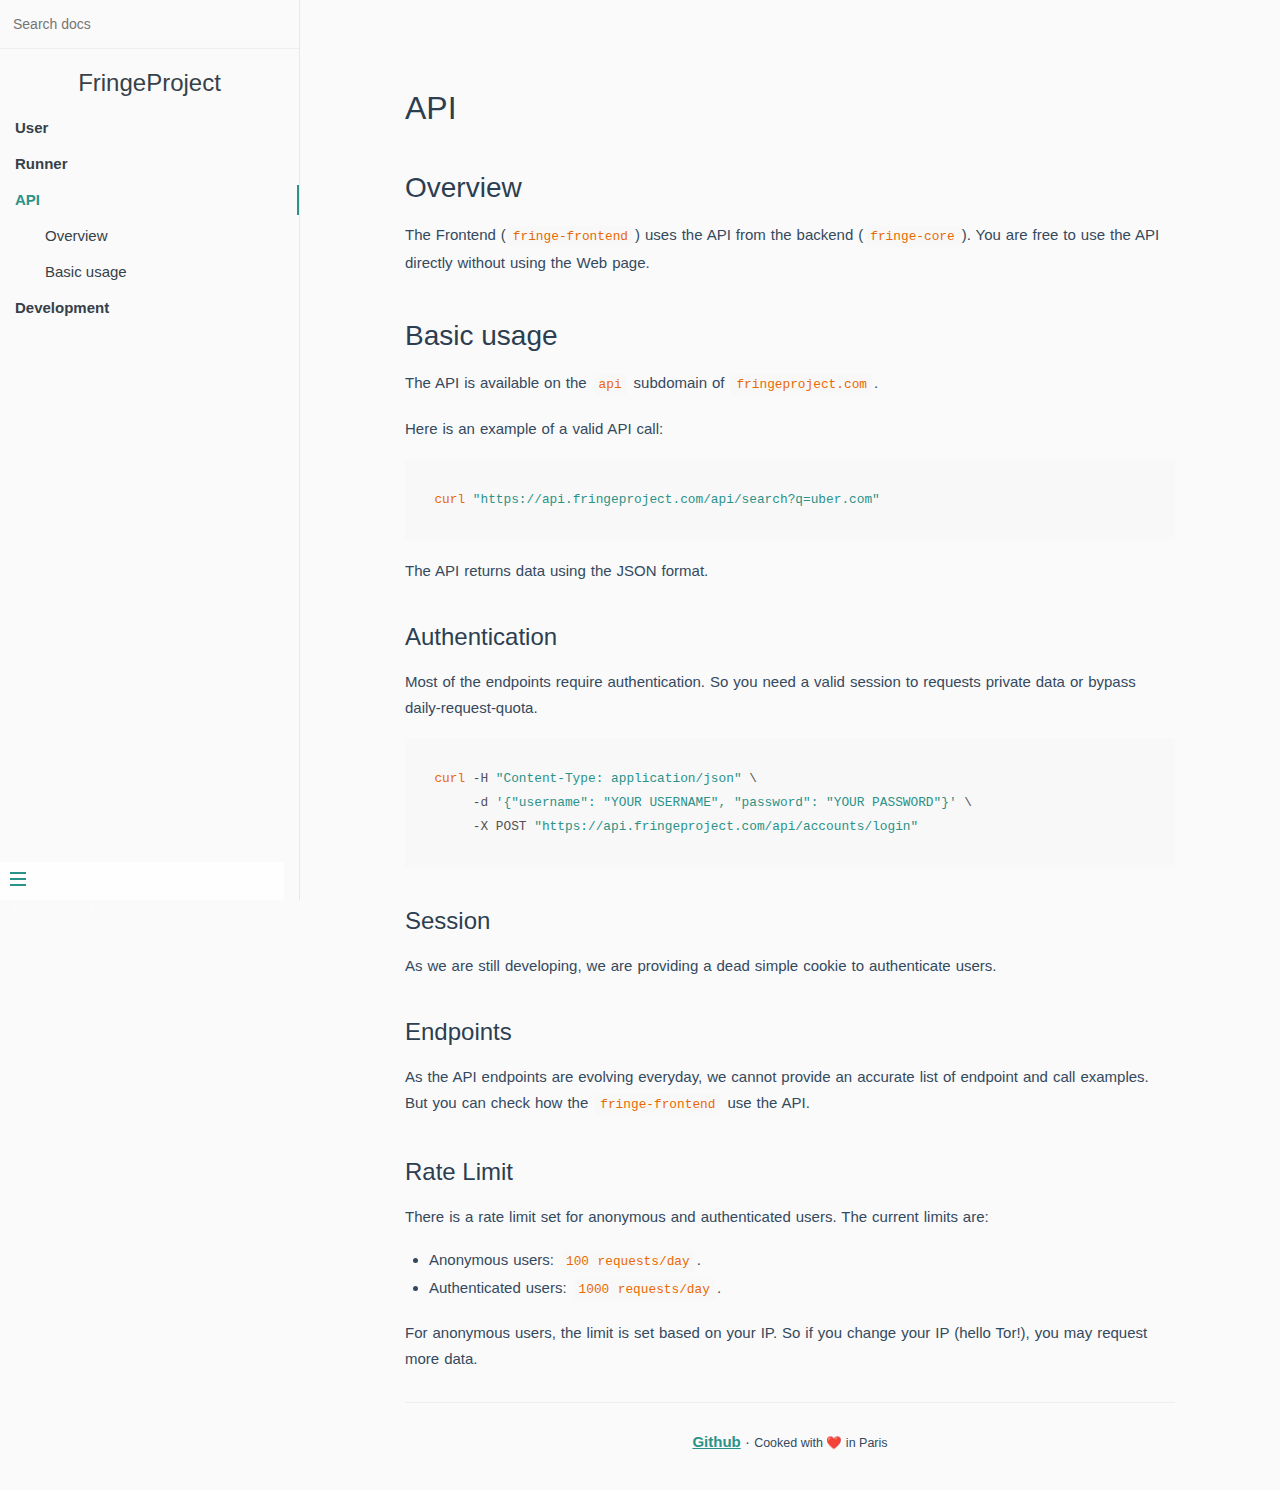
==== api/index.html @ 2e843b82 "Automated deployment: Thu Jun 11 20:58:12 UTC 2020 f01fbaa5402a4b40fde2944dabe068c3601d1f0c" ====
<!DOCTYPE html>
<!--[if IE 8]><html class="no-js lt-ie9" lang="en" > <![endif]-->
<!--[if gt IE 8]><!--> <html class="no-js" lang="en" > <!--<![endif]-->
<head>
  <meta charset="utf-8">
  <meta http-equiv="X-UA-Compatible" content="IE=edge">
  <meta name="viewport" content="width=device-width, initial-scale=1.0">
  
  <meta name="author" content="FringeProject Team">
  <link rel="shortcut icon" href="../img/favicon.ico">
  <title>API - FringeProject</title>
  <link rel="stylesheet" href="../css/style.css" type="text/css" />
  
  <script>
    // Current page data
    var mkdocs_page_name = "API";
    var mkdocs_page_input_path = "api.md";
    var mkdocs_page_url = "/api/";
  </script>
  
  <script src="../js/jquery-2.1.1.min.js" defer></script>
  <script src="../js/modernizr-2.8.3.min.js" defer></script> 
</head>

<body class="ready sticky">
  <button class="sidebar-toggle">
    <div class="sidebar-toggle-button">
      <span></span>
      <span></span>
      <span></span>
    </div>
  </button>

  <main>
    
    <aside class="sidebar">
      <div class="search">
	<div class="input-wrap">
		<form action="../search.html" method="get">
			<input type="search" name="q" placeholder="Search docs" title="Type search term here" />
		</form>
	</div>
</div>

      <h1 class="app-name"><a class="app-name-link" data-nosearch="" href="/">FringeProject</a></h1>

      <div class="sidebar-nav">
        <ul>
    	    
          
          <li class="bold">
		        
    <a class="section-link" href="../user/">User</a>
          </li>
          
          <li class="bold">
		        
    <a class="section-link" href="../runner/">Runner</a>
          </li>
          
          <li class="bold active">
		        
    <a class="section-link" href="./">API</a>
    <ul>
            
    
    <ul>
    
        <li><a class="" href="#overview">Overview</a></li>
    
        <li><a class="" href="#basic-usage">Basic usage</a></li>
    
    </ul>
    

    </ul>
          </li>
          
          <li class="bold">
		        
    <a class="section-link" href="../development/">Development</a>
          </li>
          
        </ul>
      </div>
    </aside>

    <section class="content">
      
      <article class="markdown-section" id="main">
        <div role="main">
          <div class="section">
            
              <h1 id="api">API</h1>
<h2 id="overview">Overview</h2>
<p>The Frontend (<code>fringe-frontend</code>) uses the API from the backend (<code>fringe-core</code>).
You are free to use the API directly without using the Web page.</p>
<h2 id="basic-usage">Basic usage</h2>
<p>The API is available on the <code>api</code> subdomain of <code>fringeproject.com</code>.</p>
<p>Here is an example of a valid API call:</p>
<pre><code class="language-bash">curl &quot;https://api.fringeproject.com/api/search?q=uber.com&quot;
</code></pre>

<p>The API returns data using the JSON format.</p>
<h3 id="authentication">Authentication</h3>
<p>Most of the endpoints require authentication. So you need a valid session to
requests private data or bypass daily-request-quota.</p>
<pre><code class="language-bash">curl -H &quot;Content-Type: application/json&quot; \
     -d '{&quot;username&quot;: &quot;YOUR USERNAME&quot;, &quot;password&quot;: &quot;YOUR PASSWORD&quot;}' \
     -X POST &quot;https://api.fringeproject.com/api/accounts/login&quot;
</code></pre>

<h3 id="session">Session</h3>
<p>As we are still developing, we are providing a dead simple cookie to authenticate
users.</p>
<h3 id="endpoints">Endpoints</h3>
<p>As the API endpoints are evolving everyday, we cannot provide an accurate list of
endpoint and call examples. But you can check how the <code>fringe-frontend</code> use the API.</p>
<h3 id="rate-limit">Rate Limit</h3>
<p>There is a rate limit set for anonymous and authenticated users. The current
limits are:</p>
<ul>
<li>Anonymous users: <code>100 requests/day</code>.</li>
<li>Authenticated users: <code>1000 requests/day</code>.</li>
</ul>
<p>For anonymous users, the limit is set based on your IP. So if you change your IP
(hello Tor!), you may request more data.</p>
            
          </div>
          <footer>
  <hr/>
  <div class="content-info">
    <a class="icon" href="https://github.com/fringeproject" rel="noopener noreferrer" target="_blank">Github</a> · <small>Cooked with <span role="img" aria-label="love">❤️</span> in Paris</small>
  </div>
</footer>
      
        </div>
      </article>
    </section>
  </main>

  <div class="rst-versions" role="note" style="cursor: pointer">
    <span class="rst-current-version" data-toggle="rst-current-version">
      
      
        <span><a href="../runner/" style="color: #fcfcfc;">&laquo; Previous</a></span>
      
      
        <span style="margin-left: 15px"><a href="../development/" style="color: #fcfcfc">Next &raquo;</a></span>
      
    </span>
</div>
    <script>var base_url = '..';</script>
    <script src="../js/theme.js"></script>
    <script src="../js/prism-core.min.js"></script>
    <script src="../js/prism-clike.min.js"></script>
    <script src="../js/prism-yaml.min.js"></script>
    <script src="../js/prism-powershell.min.js"></script>
    <script src="../js/prism-bash.min.js"></script>
    <script src="../js/prism-nginx.min.js"></script>
    <script src="../js/prism-python.min.js"></script>
    <script src="../js/prism-markup.min.js"></script>
    <script src="../search/main.js"></script>
    
    <script>
      (function(i,s,o,g,r,a,m){i['GoogleAnalyticsObject']=r;i[r]=i[r]||function(){
      (i[r].q=i[r].q||[]).push(arguments)},i[r].l=1*new Date();a=s.createElement(o),
      m=s.getElementsByTagName(o)[0];a.async=1;a.src=g;m.parentNode.insertBefore(a,m)
      })(window,document,'script','https://www.google-analytics.com/analytics.js','ga');

      ga('create', 'UA-128044070-1', 'auto');
      ga('send', 'pageview');
    </script>
    

</body>
</html>

<!-- Build Date UTC : "api.md" - 2020-06-11 20:58:11 -->
---- css/style.css ----
:root {
  --background: #fafafa;

  --primary-darkest:  hsl(207, 45%, 23%);
  --primary-darker:   hsl(208, 63%, 27%);
  --primary-dark:     hsl(207, 64%, 38%);
  --primary-base:     hsl(207, 61%, 49%);
  --primary-light:    hsl(208, 60%, 62%);
  --primary-lighter:  hsl(206, 79%, 82%);
  --primary-lightest: hsl(206, 100%, 97%);

  --neutral-darkest:  hsl(215, 22%, 17%);
  --neutral-darker:   hsl(213, 13%, 43%);
  --neutral-dark:     hsl(215, 15%, 60%);
  --neutral-base:     hsl(207, 18%, 76%);
  --neutral-light:    hsl(212, 18%, 84%);
  --neutral-lighter:  hsl(207, 22%, 91%);
  --neutral-lightest: hsl(210, 16%, 98%);

  --info-darkest:  hsl(179, 58%, 17%);
  --info-darker:   hsl(174, 58%, 25%);
  --info-dark:     hsl(174, 55%, 37%);
  --info-base:     hsl(174, 49%, 46%);
  --info-light:    hsl(146, 57%, 65%);
  --info-lighter:  hsl(141, 67%, 80%);
  --info-lightest: hsl(178, 100%, 95%);

  --success-darkest:  hsl(155, 59%, 20%);
  --success-darker:   hsl(146, 65%, 28%);
  --success-dark:     hsl(146, 62%, 38%);
  --success-base:     hsl(145, 55%, 49%);
  --success-light:    hsl(146, 57%, 65%);
  --success-lighter:  hsl(141, 67%, 80%);
  --success-lightest: hsl(142, 81%, 94%);

  --warning-darkest:  hsl(44, 65%, 22%);
  --warning-darker:   hsl(43, 64%, 34%);
  --warning-dark:     hsl(44, 57%, 51%);
  --warning-base:     hsl(42, 87%, 67%);
  --warning-light:    hsl(44, 90%, 80%);
  --warning-lighter:  hsl(44, 91%, 92%);
  --warning-lightest: hsl(44, 100%, 98%);

  --danger-darkest:  hsl(0, 60%, 24%);
  --danger-darker:   hsl(359, 68%, 32%);
  --danger-dark:     hsl(0, 70%, 42%);
  --danger-base:     hsl(0, 71%, 53%);
  --danger-light:    hsl(0, 70%, 64%);
  --danger-lighter:  hsl(0, 79%, 82%);
  --danger-lightest: hsl(0, 77%, 95%);
}

html, body {
  font-family: -apple-system, BlinkMacSystemFont, "Segoe UI", Roboto, Helvetica, Arial, sans-serif, "Apple Color Emoji", "Segoe UI Emoji", "Segoe UI Symbol";
}

* {
  -webkit-font-smoothing: antialiased;
  -webkit-overflow-scrolling: touch;
  -webkit-tap-highlight-color: rgba(0,0,0,0);
  -webkit-text-size-adjust: none;
  -webkit-touch-callout: none;
  -webkit-box-sizing: border-box;
          box-sizing: border-box;
}
body:not(.ready) {
  overflow: hidden;
}
body:not(.ready) [data-cloak],
body:not(.ready) .app-nav,
body:not(.ready) > nav {
  display: none;
}
div#app {
  font-size: 30px;
  font-weight: lighter;
  margin: 40vh auto;
  text-align: center;
}
div#app:empty::before {
  content: 'Loading...';
}
.emoji {
  height: 1.2rem;
  vertical-align: middle;
}
.progress {
  background-color: var(--info-dark);
  height: 2px;
  left: 0px;
  position: fixed;
  right: 0px;
  top: 0px;
  -webkit-transition: width 0.2s, opacity 0.4s;
  transition: width 0.2s, opacity 0.4s;
  width: 0%;
  z-index: 999999;
}
.search a:hover {
  color: var(--info-dark);
}
.search .search-keyword {
  color: var(--info-dark);
  font-style: normal;
  font-weight: bold;
}
html,
body {
  height: 100%;
}
body {
  -moz-osx-font-smoothing: grayscale;
  -webkit-font-smoothing: antialiased;
  color: #34495e;
  font-family: 'Source Sans Pro', 'Helvetica Neue', Arial, sans-serif;
  font-size: 15px;
  letter-spacing: 0;
  margin: 0;
  overflow-x: hidden;
}
img {
  max-width: 100%;
}
a[disabled] {
  cursor: not-allowed;
  opacity: 0.6;
}
kbd {
  border: solid 1px #ccc;
  border-radius: 3px;
  display: inline-block;
  font-size: 12px !important;
  line-height: 12px;
  margin-bottom: 3px;
  padding: 3px 5px;
  vertical-align: middle;
}
li input[type='checkbox'] {
  margin: 0 0.2em 0.25em 0;
  vertical-align: middle;
}
.app-nav {
  margin: 25px 60px 0 0;
  position: absolute;
  right: 0;
  text-align: right;
  z-index: 10;
/* navbar dropdown */
}
.app-nav.no-badge {
  margin-right: 25px;
}
.app-nav p {
  margin: 0;
}
.app-nav > a {
  margin: 0 1rem;
  padding: 5px 0;
}
.app-nav ul,
.app-nav li {
  display: inline-block;
  list-style: none;
  margin: 0;
}
.app-nav a {
  color: inherit;
  font-size: 16px;
  text-decoration: none;
  -webkit-transition: color 0.3s;
  transition: color 0.3s;
}
.app-nav a:hover {
  color: var(--info-dark);
}
.app-nav a.active {
  border-bottom: 2px solid var(--info-dark);
  color: var(--info-dark);
}
.app-nav li {
  display: inline-block;
  margin: 0 1rem;
  padding: 5px 0;
  position: relative;
}
.app-nav li ul {
  background-color: #fff;
  border: 1px solid #ddd;
  border-bottom-color: #ccc;
  border-radius: 4px;
  -webkit-box-sizing: border-box;
          box-sizing: border-box;
  display: none;
  max-height: calc(100vh - 61px);
  overflow-y: auto;
  padding: 10px 0;
  position: absolute;
  right: -15px;
  text-align: left;
  top: 100%;
  white-space: nowrap;
}
.app-nav li ul li {
  display: block;
  font-size: 14px;
  line-height: 1rem;
  margin: 0;
  margin: 8px 14px;
  white-space: nowrap;
}
.app-nav li ul a {
  display: block;
  font-size: inherit;
  margin: 0;
  padding: 0;
}
.app-nav li ul a.active {
  border-bottom: 0;
}
.app-nav li:hover ul {
  display: block;
}
.github-corner {
  border-bottom: 0;
  position: fixed;
  right: 0;
  text-decoration: none;
  top: 0;
  z-index: 1;
}
.github-corner:hover .octo-arm {
  -webkit-animation: octocat-wave 560ms ease-in-out;
          animation: octocat-wave 560ms ease-in-out;
}
.github-corner svg {
  color: #fff;
  fill: var(--info-dark);
  height: 80px;
  width: 80px;
}
main {
  display: block;
  position: relative;
  width: 100vw;
  height: 100%;
  min-height: 100%;
  z-index: 0;
}
main.hidden {
  display: none;
}
.anchor {
  display: inline-block;
  text-decoration: none;
  -webkit-transition: all 0.3s;
  transition: all 0.3s;
}
.anchor span {
  color: #34495e;
}
.anchor:hover {
  text-decoration: underline;
}
.sidebar {
  border-right: 1px solid rgba(0,0,0,0.07);
  overflow-y: auto;
  padding: 40px 0 0;
  position: absolute;
  top: 0;
  bottom: 0;
  left: 0;
  -webkit-transition: -webkit-transform 250ms ease-out;
  transition: -webkit-transform 250ms ease-out;
  transition: transform 250ms ease-out;
  transition: transform 250ms ease-out, -webkit-transform 250ms ease-out;
  width: 300px;
  z-index: 20;
}
.sidebar > h1 {
  margin: 0 auto 1rem;
  font-size: 1.5rem;
  font-weight: 300;
  text-align: center;
}
.sidebar > h1 a {
  color: inherit;
  text-decoration: none;
}
.sidebar > h1 .app-nav {
  display: block;
  position: static;
}
.sidebar .sidebar-nav {
  line-height: 2em;
  padding-bottom: 40px;
}
.sidebar li.collapse .app-sub-sidebar {
  display: none;
}
.sidebar ul {
  margin: 0 0 0 15px;
  padding: 0;
}
.sidebar li > p {
  font-weight: 700;
  margin: 0;
}
.sidebar ul,
.sidebar ul li {
  list-style: none;
}
.sidebar ul li a {
  border-bottom: none;
  display: block;
}
.sidebar ul li ul {
  padding-left: 20px;
}
.sidebar::-webkit-scrollbar {
  width: 4px;
}
.sidebar::-webkit-scrollbar-thumb {
  background: transparent;
  border-radius: 4px;
}
.sidebar:hover::-webkit-scrollbar-thumb {
  background: rgba(136,136,136,0.4);
}
.sidebar:hover::-webkit-scrollbar-track {
  background: rgba(136,136,136,0.1);
}
.sidebar-toggle {
  background-color: transparent;
  background-color: rgba(255,255,255,0.8);
  border: 0;
  outline: none;
  padding: 10px;
  position: absolute;
  bottom: 0;
  left: 0;
  text-align: center;
  -webkit-transition: opacity 0.3s;
  transition: opacity 0.3s;
  width: 284px;
  z-index: 30;
}
.sidebar-toggle .sidebar-toggle-button:hover {
  opacity: 0.4;
}
.sidebar-toggle span {
  background-color: var(--info-dark);
  display: block;
  margin-bottom: 4px;
  width: 16px;
  height: 2px;
}
body.sticky .sidebar,
body.sticky .sidebar-toggle {
  position: fixed;
}
.content {
  padding-top: 60px;
  position: absolute;
  top: 0;
  right: 0;
  bottom: 0;
  left: 300px;
  -webkit-transition: left 250ms ease;
  transition: left 250ms ease;
}
.markdown-section {
  margin: 0 auto;
  max-width: 800px;
  padding: 30px 15px 40px 15px;
  position: relative;
}
.markdown-section > * {
  -webkit-box-sizing: border-box;
          box-sizing: border-box;
  font-size: inherit;
}
.markdown-section > :first-child {
  margin-top: 0 !important;
}
.markdown-section hr {
  border: none;
  border-bottom: 1px solid #eee;
  margin: 2em 0;
}
.markdown-section iframe {
  border: 1px solid #eee;
/* fix horizontal overflow on iOS Safari */
  width: 1px;
  min-width: 100%;
}
.markdown-section table {
  border-collapse: collapse;
  border-spacing: 0;
  display: block;
  margin-bottom: 1rem;
  overflow: auto;
  width: 100%;
}
.markdown-section th {
  border: 1px solid #ddd;
  font-weight: bold;
  padding: 6px 13px;
}
.markdown-section td {
  border: 1px solid #ddd;
  padding: 6px 13px;
}
.markdown-section tr {
  border-top: 1px solid #ccc;
}
.markdown-section tr:nth-child(2n) {
  background-color: #f8f8f8;
}
.markdown-section p.tip {
  background-color: #f8f8f8;
  border-bottom-right-radius: 2px;
  border-left: 4px solid #f66;
  border-top-right-radius: 2px;
  margin: 2em 0;
  padding: 12px 24px 12px 30px;
  position: relative;
}
.markdown-section p.tip:before {
  background-color: #f66;
  border-radius: 100%;
  color: #fff;
  content: '!';
  font-family: 'Dosis', 'Source Sans Pro', 'Helvetica Neue', Arial, sans-serif;
  font-size: 14px;
  font-weight: bold;
  left: -12px;
  line-height: 20px;
  position: absolute;
  height: 20px;
  width: 20px;
  text-align: center;
  top: 14px;
}
.markdown-section p.tip code {
  background-color: #efefef;
}
.markdown-section p.tip em {
  color: #34495e;
}
.markdown-section p.warn {
  background: rgba(66,185,131,0.1);
  border-radius: 2px;
  padding: 1rem;
}
.markdown-section ul.task-list > li {
  list-style-type: none;
}
body.close .sidebar {
  -webkit-transform: translateX(-300px);
          transform: translateX(-300px);
}
body.close .sidebar-toggle {
  width: auto;
}
body.close .content {
  left: 0;
}
@media print {
  .github-corner,
  .sidebar-toggle,
  .sidebar,
  .app-nav {
    display: none;
  }
}
@media screen and (max-width: 768px) {
  .github-corner,
  .sidebar-toggle,
  .sidebar {
    position: fixed;
  }
  .app-nav {
    margin-top: 16px;
  }
  .app-nav li ul {
    top: 30px;
  }
  main {
    height: auto;
    overflow-x: hidden;
  }
  .sidebar {
    left: -300px;
    -webkit-transition: -webkit-transform 250ms ease-out;
    transition: -webkit-transform 250ms ease-out;
    transition: transform 250ms ease-out;
    transition: transform 250ms ease-out, -webkit-transform 250ms ease-out;
  }
  .content {
    left: 0;
    max-width: 100vw;
    position: static;
    padding-top: 20px;
    -webkit-transition: -webkit-transform 250ms ease;
    transition: -webkit-transform 250ms ease;
    transition: transform 250ms ease;
    transition: transform 250ms ease, -webkit-transform 250ms ease;
  }
  .app-nav,
  .github-corner {
    -webkit-transition: -webkit-transform 250ms ease-out;
    transition: -webkit-transform 250ms ease-out;
    transition: transform 250ms ease-out;
    transition: transform 250ms ease-out, -webkit-transform 250ms ease-out;
  }
  .sidebar-toggle {
    background-color: transparent;
    width: auto;
    padding: 30px 30px 10px 10px;
  }
  body.close .sidebar {
    -webkit-transform: translateX(300px);
            transform: translateX(300px);
  }
  body.close .sidebar-toggle {
    background-color: rgba(255,255,255,0.8);
    -webkit-transition: 1s background-color;
    transition: 1s background-color;
    width: 284px;
    padding: 10px;
  }
  body.close .content {
    -webkit-transform: translateX(300px);
            transform: translateX(300px);
  }
  body.close .app-nav,
  body.close .github-corner {
    display: none;
  }
  .github-corner:hover .octo-arm {
    -webkit-animation: none;
            animation: none;
  }
  .github-corner .octo-arm {
    -webkit-animation: octocat-wave 560ms ease-in-out;
            animation: octocat-wave 560ms ease-in-out;
  }
}
@-webkit-keyframes octocat-wave {
  0%, 100% {
    -webkit-transform: rotate(0);
            transform: rotate(0);
  }
  20%, 60% {
    -webkit-transform: rotate(-25deg);
            transform: rotate(-25deg);
  }
  40%, 80% {
    -webkit-transform: rotate(10deg);
            transform: rotate(10deg);
  }
}
@keyframes octocat-wave {
  0%, 100% {
    -webkit-transform: rotate(0);
            transform: rotate(0);
  }
  20%, 60% {
    -webkit-transform: rotate(-25deg);
            transform: rotate(-25deg);
  }
  40%, 80% {
    -webkit-transform: rotate(10deg);
            transform: rotate(10deg);
  }
}
section.cover {
  -webkit-box-align: center;
      -ms-flex-align: center;
          align-items: center;
  background-position: center center;
  background-repeat: no-repeat;
  background-size: cover;
  height: 100vh;
  display: none;
}
section.cover.show {
  display: -webkit-box;
  display: -ms-flexbox;
  display: flex;
}
section.cover.has-mask .mask {
  background-color: #fff;
  opacity: 0.8;
  position: absolute;
  top: 0;
  height: 100%;
  width: 100%;
}
section.cover .cover-main {
  -webkit-box-flex: 1;
      -ms-flex: 1;
          flex: 1;
  margin: -20px 16px 0;
  text-align: center;
  z-index: 1;
}
section.cover a {
  color: inherit;
  text-decoration: none;
}
section.cover a:hover {
  text-decoration: none;
}
section.cover p {
  line-height: 1.5rem;
  margin: 1em 0;
}
section.cover h1 {
  color: inherit;
  font-size: 2.5rem;
  font-weight: 300;
  margin: 0.625rem 0 2.5rem;
  position: relative;
  text-align: center;
}
section.cover h1 a {
  display: block;
}
section.cover h1 small {
  bottom: -0.4375rem;
  font-size: 1rem;
  position: absolute;
}
section.cover blockquote {
  font-size: 1.5rem;
  text-align: center;
}
section.cover ul {
  line-height: 1.8;
  list-style-type: none;
  margin: 1em auto;
  max-width: 500px;
  padding: 0;
}
section.cover .cover-main > p:last-child a {
  border-color: var(--info-dark);
  border-radius: 2rem;
  border-style: solid;
  border-width: 1px;
  -webkit-box-sizing: border-box;
          box-sizing: border-box;
  color: var(--info-dark);
  display: inline-block;
  font-size: 1.05rem;
  letter-spacing: 0.1rem;
  margin: 0.5rem 1rem;
  padding: 0.75em 2rem;
  text-decoration: none;
  -webkit-transition: all 0.15s ease;
  transition: all 0.15s ease;
}
section.cover .cover-main > p:last-child a:last-child {
  background-color: var(--info-dark);
  color: #fff;
}
section.cover .cover-main > p:last-child a:last-child:hover {
  color: inherit;
  opacity: 0.8;
}
section.cover .cover-main > p:last-child a:hover {
  color: inherit;
}
section.cover blockquote > p > a {
  border-bottom: 2px solid var(--info-dark);
  -webkit-transition: color 0.3s;
  transition: color 0.3s;
}
section.cover blockquote > p > a:hover {
  color: var(--info-dark);
}
body {
  background-color: var(--background);
}
/* sidebar */
.sidebar {
  background-color: var(--background);
  color: #364149;
}
.sidebar li {
  margin: 6px 0 6px 0;
}
.sidebar ul li a {
  color: #364149;
  font-size: 15px;
  font-weight: normal;
  overflow: hidden;
  text-decoration: none;
  text-overflow: ellipsis;
  white-space: nowrap;
}
.sidebar ul li a:hover {
  text-decoration: underline;
}
.sidebar ul li ul {
  padding: 0;
}
.sidebar ul li.active > a {
  border-right: 2px solid;
  color: var(--info-dark);
  font-weight: 600;
}
.app-sub-sidebar li::before {
  content: '-';
  padding-right: 4px;
  float: left;
}
/* markdown content found on pages */
.markdown-section h1,
.markdown-section h2,
.markdown-section h3,
.markdown-section h4,
.markdown-section strong {
  color: #2c3e50;
  font-weight: 500;
}
.markdown-section a {
  color: var(--info-dark);
  font-weight: 600;
}
.markdown-section h1 {
  font-size: 2rem;
  margin: 0 0 1rem;
}
.markdown-section h2 {
  font-size: 1.75rem;
  margin: 45px 0 0.8rem;
}
.markdown-section h3 {
  font-size: 1.5rem;
  margin: 40px 0 0.6rem;
}
.markdown-section h4 {
  font-size: 1.25rem;
}
.markdown-section h5 {
  font-size: 1rem;
}
.markdown-section h6 {
  color: #777;
  font-size: 1rem;
}
.markdown-section figure,
.markdown-section p {
  margin: 1.2em 0;
}
.markdown-section p,
.markdown-section ul,
.markdown-section ol {
  line-height: 1.6rem;
  word-spacing: 0.05rem;
}
.markdown-section ul,
.markdown-section ol {
  padding-left: 1.5rem;
}
.markdown-section blockquote {
  border-left: 4px solid var(--info-dark);
  color: #858585;
  margin: 2em 0;
  padding-left: 20px;
}
.markdown-section blockquote p {
  font-weight: 600;
  margin-left: 0;
}
.markdown-section iframe {
  margin: 1em 0;
}
.markdown-section em {
  color: #7f8c8d;
}
.markdown-section code {
  background-color: #f8f8f8;
  border-radius: 2px;
  color: #e96900;
  font-family: 'Roboto Mono', Monaco, courier, monospace;
  font-size: 0.8rem;
  margin: 0 2px;
  padding: 3px 5px;
  white-space: pre-wrap;
}
.markdown-section pre {
  -moz-osx-font-smoothing: initial;
  -webkit-font-smoothing: initial;
  background-color: #f8f8f8;
  font-family: 'Roboto Mono', Monaco, courier, monospace;
  line-height: 1.5rem;
  margin: 1.2em 0;
  overflow: auto;
  padding: 0 1.4rem;
  position: relative;
  word-wrap: normal;
}
/* code highlight */
.token.comment,
.token.prolog,
.token.doctype,
.token.cdata {
  color: #8e908c;
}
.token.namespace {
  opacity: 0.7;
}
.token.boolean,
.token.number {
  color: #c76b29;
}
.token.punctuation {
  color: #525252;
}
.token.property {
  color: #c08b30;
}
.token.tag {
  color: #2973b7;
}
.token.string {
  color: var(--info-dark);
}
.token.selector {
  color: #6679cc;
}
.token.attr-name {
  color: #2973b7;
}
.token.entity,
.token.url,
.language-css .token.string,
.style .token.string {
  color: #22a2c9;
}
.token.attr-value,
.token.control,
.token.directive,
.token.unit {
  color: var(--info-dark);
}
.token.keyword,
.token.function {
  color: #e96900;
}
.token.statement,
.token.regex,
.token.atrule {
  color: #22a2c9;
}
.token.placeholder,
.token.variable {
  color: #3d8fd1;
}
.token.deleted {
  text-decoration: line-through;
}
.token.inserted {
  border-bottom: 1px dotted #202746;
  text-decoration: none;
}
.token.italic {
  font-style: italic;
}
.token.important,
.token.bold {
  font-weight: bold;
}
.token.important {
  color: #c94922;
}
.token.entity {
  cursor: help;
}
.markdown-section pre > code {
  -moz-osx-font-smoothing: initial;
  -webkit-font-smoothing: initial;
  background-color: #f8f8f8;
  border-radius: 2px;
  color: #525252;
  display: block;
  font-family: 'Roboto Mono', Monaco, courier, monospace;
  font-size: 0.8rem;
  line-height: inherit;
  margin: 0 2px;
  max-width: inherit;
  overflow: inherit;
  padding: 2.2em 5px;
  white-space: inherit;
}
.markdown-section code::after,
.markdown-section code::before {
  letter-spacing: 0.05rem;
}
code .token {
  -moz-osx-font-smoothing: initial;
  -webkit-font-smoothing: initial;
  min-height: 1.5rem;
}
pre::after {
  color: #ccc;
  content: attr(data-lang);
  font-size: 0.6rem;
  font-weight: 600;
  height: 15px;
  line-height: 15px;
  padding: 5px 10px 0;
  position: absolute;
  right: 0;
  text-align: right;
  top: 0;
}


.sidebar {
  padding-top: 0;
}

.search {
  margin-bottom: 20px;
  padding: 6px;
  border-bottom: 1px solid #eee;
}

.search .input-wrap {
  display: flex;
  align-items: center;
}

.search .results-panel {
  display: none;
}

.search .results-panel.show {
  display: block;
}

.search input {
  outline: none;
  border: none;
  width: 100%;
  padding: 0 7px;
  line-height: 36px;
  font-size: 14px;
  background-color: transparent;
}

.search input::-webkit-search-decoration,
.search input::-webkit-search-cancel-button,
.search input {
  -webkit-appearance: none;
  -moz-appearance: none;
  appearance: none;
}
.search .clear-button {
  width: 36px;
  text-align: right;
  display: none;
}

.search .clear-button.show {
  display: block;
}

.search .clear-button svg {
  transform: scale(.5);
}

.search h2 {
  font-size: 17px;
  margin: 10px 0;
}

.search a {
  text-decoration: none;
  color: inherit;
}

.search .matching-post {
  border-bottom: 1px solid #eee;
}

.search .matching-post:last-child {
  border-bottom: 0;
}

.search p {
  font-size: 14px;
  overflow: hidden;
  text-overflow: ellipsis;
  display: -webkit-box;
  -webkit-line-clamp: 2;
  -webkit-box-orient: vertical;
}

.search p.empty {
  text-align: center;
}

.app-name.hide, .sidebar-nav.hide {
  display: none;
}

.sidebar-nav li.bold > a,
.sidebar-nav li.bold > span {
  font-weight: 800;
}

footer .content-info {
  text-align: center;
}
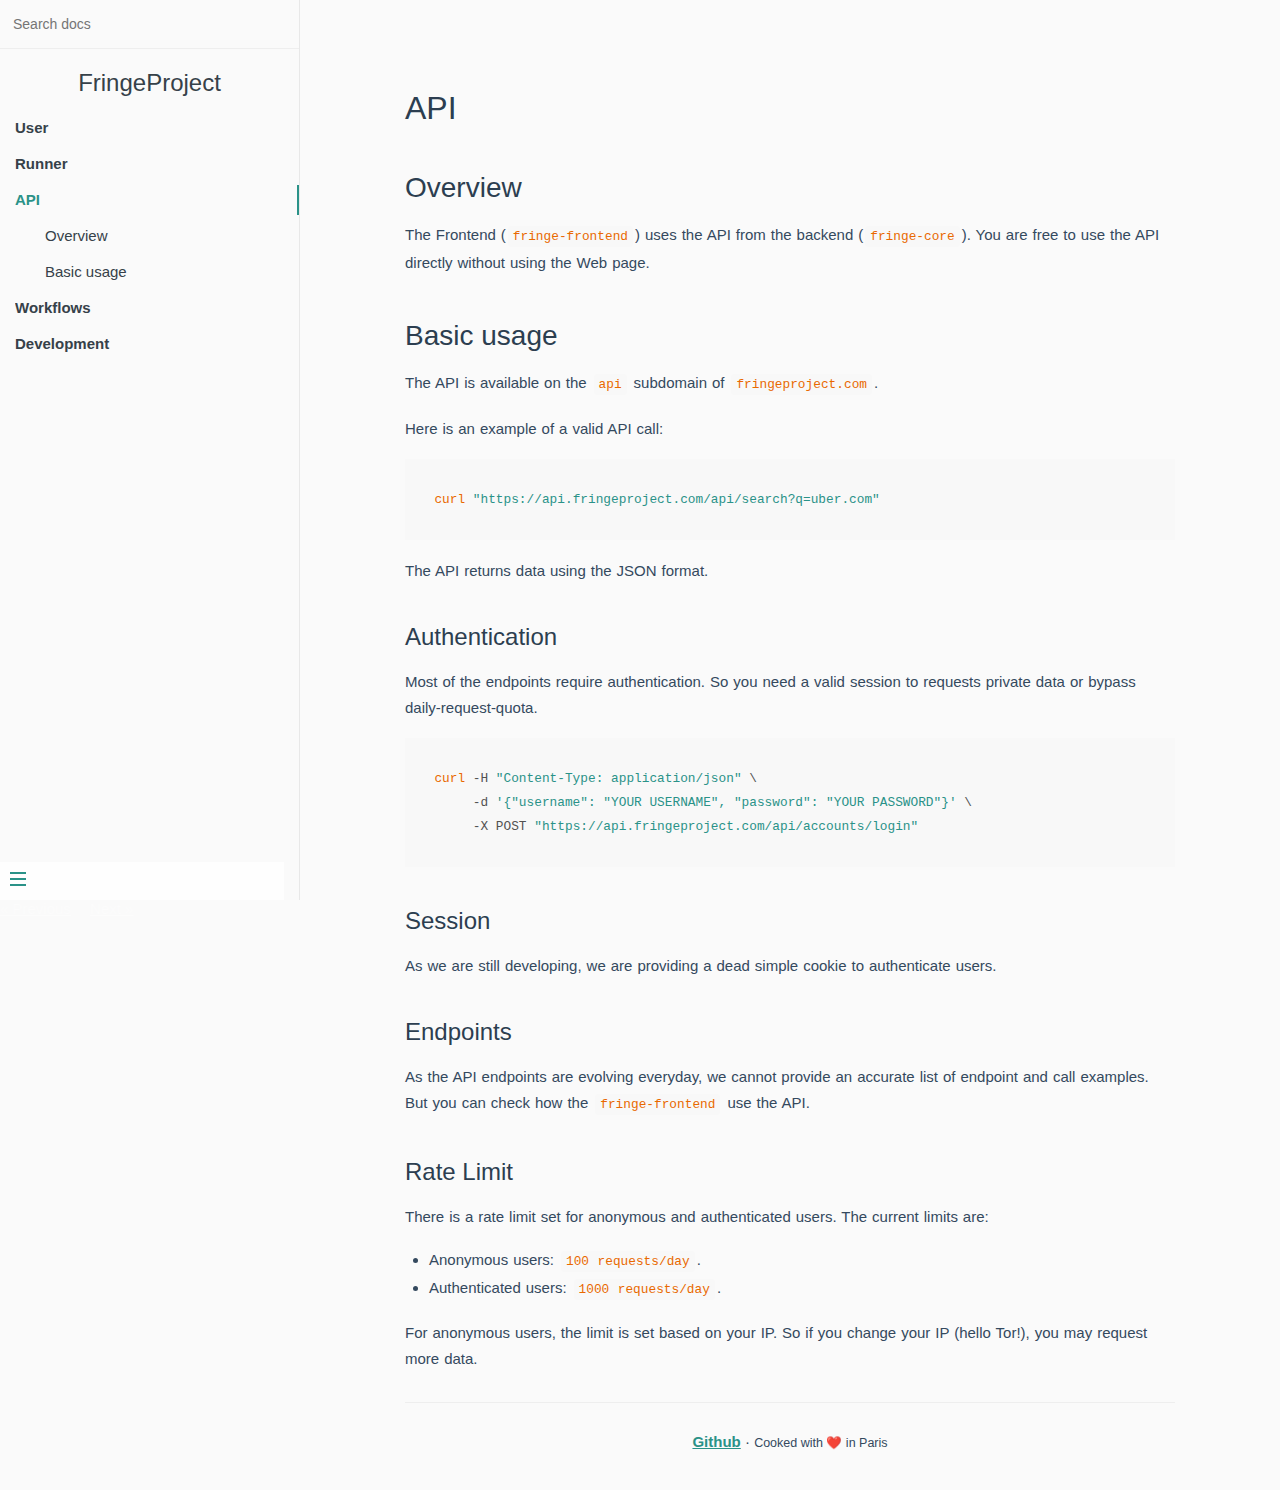
==== commit be7c578e: "Automated deployment: Fri Jun 26 16:55:38 UTC 2020 55d66a852358f5e07d396dc67fe7ba9f267d8ad5" ====
--- a/api/index.html
+++ b/api/index.html
@@ -78,6 +78,11 @@
           
           <li class="bold">
 		        
+    <a class="section-link" href="../workflows/">Workflows</a>
+          </li>
+          
+          <li class="bold">
+		        
     <a class="section-link" href="../development/">Development</a>
           </li>
           
@@ -146,7 +151,7 @@
         <span><a href="../runner/" style="color: #fcfcfc;">&laquo; Previous</a></span>
       
       
-        <span style="margin-left: 15px"><a href="../development/" style="color: #fcfcfc">Next &raquo;</a></span>
+        <span style="margin-left: 15px"><a href="../workflows/" style="color: #fcfcfc">Next &raquo;</a></span>
       
     </span>
 </div>
@@ -176,4 +181,4 @@
 </body>
 </html>
 
-<!-- Build Date UTC : "api.md" - 2020-06-11 20:58:11 -->
+<!-- Build Date UTC : "api.md" - 2020-06-26 16:55:37 -->
